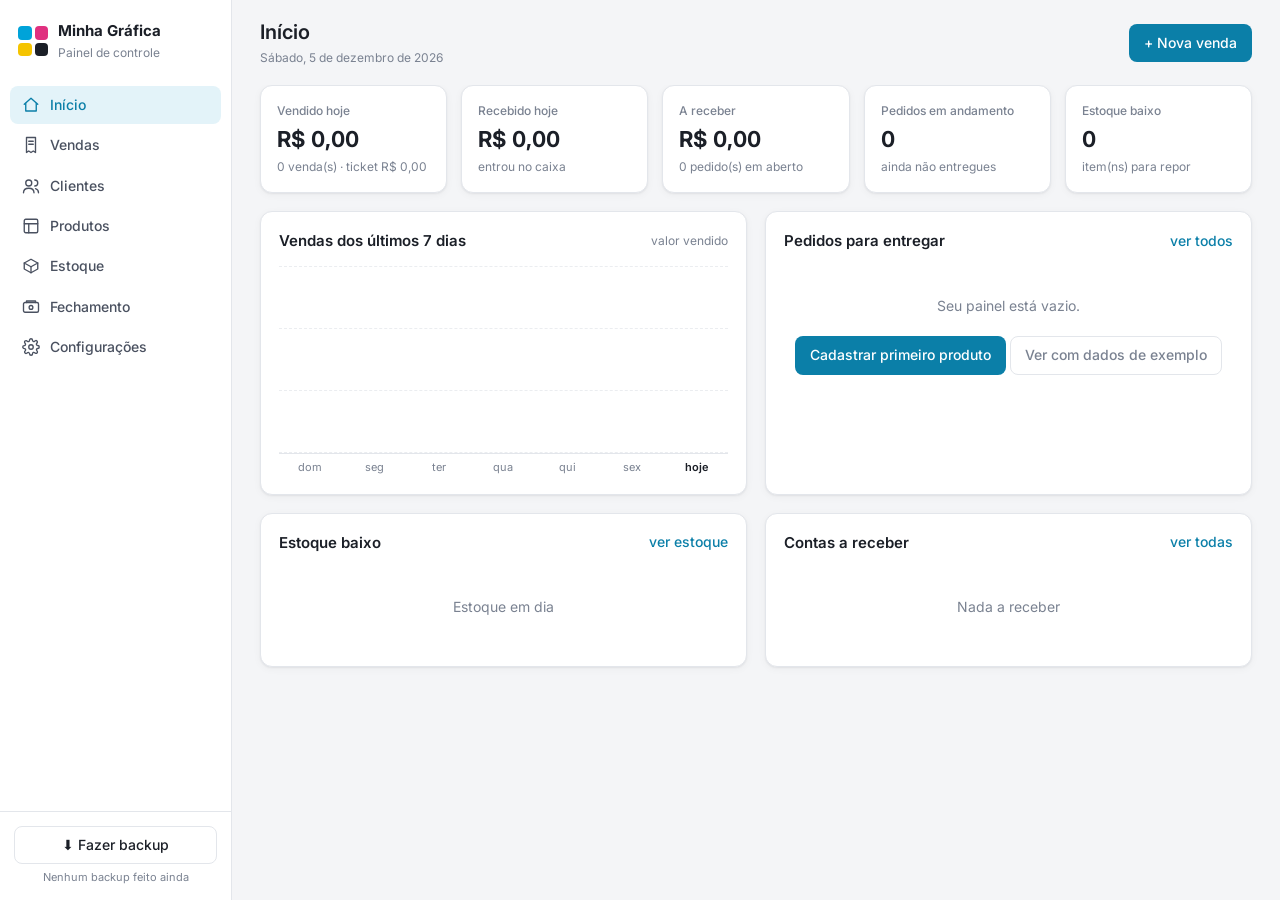
==== grafica/index.html @ cd99e7e7 "feat: painel de controle da grafica (clientes, produtos, vendas, estoque e fechamento de caixa) Pain" ====
<!DOCTYPE html>
<html lang="pt-BR">
<head>
  <meta charset="UTF-8" />
  <meta name="viewport" content="width=device-width, initial-scale=1.0" />
  <title>Painel da Gráfica</title>
  <link rel="preconnect" href="https://fonts.googleapis.com" />
  <link href="https://fonts.googleapis.com/css2?family=Inter:wght@400;500;600;700&display=swap" rel="stylesheet" />
  <link rel="stylesheet" href="grafica.css" />
</head>
<body>

  <!-- SIDEBAR -->
  <aside class="sidebar" id="sidebar">
    <div class="brand">
      <div class="brand-mark" aria-hidden="true"><i></i><i></i><i></i><i></i></div>
      <div>
        <strong id="brand-nome">Minha Gráfica</strong>
        <small>Painel de controle</small>
      </div>
    </div>
    <nav class="nav">
      <button class="nav-item active" data-panel="inicio">
        <svg viewBox="0 0 24 24"><path d="M3 11l9-8 9 8"/><path d="M5 10v10h14V10"/></svg><span>Início</span>
      </button>
      <button class="nav-item" data-panel="vendas">
        <svg viewBox="0 0 24 24"><path d="M6 2h12v20l-3-2-3 2-3-2-3 2z"/><line x1="9" y1="7" x2="15" y2="7"/><line x1="9" y1="11" x2="15" y2="11"/></svg><span>Vendas</span>
      </button>
      <button class="nav-item" data-panel="clientes">
        <svg viewBox="0 0 24 24"><circle cx="9" cy="8" r="4"/><path d="M2 21c0-4 3-6 7-6s7 2 7 6"/><path d="M17 4a4 4 0 010 8M22 21c0-3-2-5-4-5.5"/></svg><span>Clientes</span>
      </button>
      <button class="nav-item" data-panel="produtos">
        <svg viewBox="0 0 24 24"><rect x="3" y="3" width="18" height="18" rx="2"/><path d="M3 9h18M9 21V9"/></svg><span>Produtos</span>
      </button>
      <button class="nav-item" data-panel="estoque">
        <svg viewBox="0 0 24 24"><path d="M21 8l-9-5-9 5 9 5 9-5z"/><path d="M3 8v8l9 5 9-5V8"/><path d="M12 13v8"/></svg><span>Estoque</span>
      </button>
      <button class="nav-item" data-panel="fechamento">
        <svg viewBox="0 0 24 24"><rect x="2" y="6" width="20" height="13" rx="2"/><circle cx="12" cy="12.5" r="2.5"/><path d="M6 6V4h12v2"/></svg><span>Fechamento</span>
      </button>
      <button class="nav-item" data-panel="config">
        <svg viewBox="0 0 24 24"><circle cx="12" cy="12" r="3"/><path d="M19.4 15a1.7 1.7 0 00.3 1.8l.1.1a2 2 0 11-2.8 2.8l-.1-.1a1.7 1.7 0 00-1.8-.3 1.7 1.7 0 00-1 1.5V21a2 2 0 11-4 0v-.1a1.7 1.7 0 00-1.1-1.5 1.7 1.7 0 00-1.8.3l-.1.1a2 2 0 11-2.8-2.8l.1-.1a1.7 1.7 0 00.3-1.8 1.7 1.7 0 00-1.5-1H3a2 2 0 110-4h.1a1.7 1.7 0 001.5-1.1 1.7 1.7 0 00-.3-1.8l-.1-.1a2 2 0 112.8-2.8l.1.1a1.7 1.7 0 001.8.3H9a1.7 1.7 0 001-1.5V3a2 2 0 114 0v.1a1.7 1.7 0 001 1.5 1.7 1.7 0 001.8-.3l.1-.1a2 2 0 112.8 2.8l-.1.1a1.7 1.7 0 00-.3 1.8V9a1.7 1.7 0 001.5 1H21a2 2 0 110 4h-.1a1.7 1.7 0 00-1.5 1z"/></svg><span>Configurações</span>
      </button>
    </nav>
    <div class="sidebar-foot">
      <button class="btn btn-ghost btn-block" onclick="exportBackup()">⬇ Fazer backup</button>
      <small id="backup-info" class="muted"></small>
    </div>
  </aside>

  <main class="main">
    <header class="topbar">
      <button class="icon-btn menu-btn" id="menu-btn" aria-label="Abrir menu">
        <svg viewBox="0 0 24 24"><line x1="3" y1="6" x2="21" y2="6"/><line x1="3" y1="12" x2="21" y2="12"/><line x1="3" y1="18" x2="21" y2="18"/></svg>
      </button>
      <div class="topbar-title">
        <h1 id="page-title">Início</h1>
        <span id="topbar-date" class="muted"></span>
      </div>
      <button class="btn btn-primary" onclick="abrirVenda()">+ Nova venda</button>
    </header>

    <div id="backup-alert" class="alert" hidden></div>

    <!-- INÍCIO -->
    <section class="panel active" id="panel-inicio">
      <div class="kpis" id="kpis"></div>
      <div class="grid-2">
        <div class="card">
          <div class="card-head"><h3>Vendas dos últimos 7 dias</h3><span class="muted small">valor vendido</span></div>
          <div id="chart-7d" class="chart"></div>
        </div>
        <div class="card">
          <div class="card-head"><h3>Pedidos para entregar</h3><button class="link" onclick="irPara('vendas')">ver todos</button></div>
          <div id="lista-entregas"></div>
        </div>
      </div>
      <div class="grid-2">
        <div class="card">
          <div class="card-head"><h3>Estoque baixo</h3><button class="link" onclick="irPara('estoque')">ver estoque</button></div>
          <div id="lista-estoque-baixo"></div>
        </div>
        <div class="card">
          <div class="card-head"><h3>Contas a receber</h3><button class="link" onclick="filtrarAReceber()">ver todas</button></div>
          <div id="lista-receber"></div>
        </div>
      </div>
    </section>

    <!-- VENDAS -->
    <section class="panel" id="panel-vendas">
      <div class="card">
        <div class="toolbar">
          <input type="search" id="f-venda-busca" placeholder="Buscar por nº, cliente ou produto…" />
          <select id="f-venda-pag">
            <option value="">Pagamento: todos</option>
            <option value="aberto">A receber</option>
            <option value="pago">Pago</option>
          </select>
          <select id="f-venda-status">
            <option value="">Produção: todos</option>
          </select>
          <input type="date" id="f-venda-de" title="De" />
          <input type="date" id="f-venda-ate" title="Até" />
          <button class="btn btn-ghost" onclick="limparFiltrosVenda()">Limpar</button>
        </div>
        <div class="table-wrap"><table class="table" id="tabela-vendas"></table></div>
        <div id="vendas-rodape" class="table-foot"></div>
      </div>
    </section>

    <!-- CLIENTES -->
    <section class="panel" id="panel-clientes">
      <div class="card">
        <div class="toolbar">
          <input type="search" id="f-cli-busca" placeholder="Buscar por nome, documento, telefone…" />
          <select id="f-cli-origem">
            <option value="">Origem: todas</option>
          </select>
          <span class="spacer"></span>
          <button class="btn btn-primary" onclick="abrirCliente()">+ Novo cliente</button>
        </div>
        <div class="table-wrap"><table class="table" id="tabela-clientes"></table></div>
      </div>
    </section>

    <!-- PRODUTOS -->
    <section class="panel" id="panel-produtos">
      <div class="card">
        <div class="toolbar">
          <input type="search" id="f-prod-busca" placeholder="Buscar produto…" />
          <select id="f-prod-cat"><option value="">Categoria: todas</option></select>
          <span class="spacer"></span>
          <button class="btn btn-primary" onclick="abrirProduto()">+ Novo produto</button>
        </div>
        <p class="hint">A <b>margem</b> mostra quanto do preço de venda sobra depois do custo. Abaixo de 30% fica em vermelho — vale revisar o preço.</p>
        <div class="table-wrap"><table class="table" id="tabela-produtos"></table></div>
      </div>
    </section>

    <!-- ESTOQUE -->
    <section class="panel" id="panel-estoque">
      <div class="kpis kpis-3" id="kpis-estoque"></div>
      <div class="card">
        <div class="toolbar">
          <input type="search" id="f-est-busca" placeholder="Buscar item…" />
          <select id="f-est-cat"><option value="">Categoria: todas</option></select>
          <label class="check"><input type="checkbox" id="f-est-baixo" /> Só estoque baixo</label>
          <span class="spacer"></span>
          <button class="btn btn-primary" onclick="abrirItemEstoque()">+ Novo item</button>
        </div>
        <div class="table-wrap"><table class="table" id="tabela-estoque"></table></div>
      </div>
    </section>

    <!-- FECHAMENTO -->
    <section class="panel" id="panel-fechamento">
      <div class="card">
        <div class="toolbar">
          <label class="field-inline">Dia <input type="date" id="fech-data" /></label>
          <span id="fech-status"></span>
          <span class="spacer"></span>
          <button class="btn btn-ghost" onclick="abrirLancamento()">+ Despesa / Sangria / Suprimento</button>
          <button class="btn btn-ghost" onclick="window.print()">🖨 Imprimir</button>
        </div>
        <div id="fech-conteudo"></div>
      </div>
      <div class="card">
        <div class="card-head"><h3>Histórico de fechamentos</h3></div>
        <div class="table-wrap"><table class="table" id="tabela-fechamentos"></table></div>
      </div>
    </section>

    <!-- CONFIG -->
    <section class="panel" id="panel-config">
      <div class="grid-2">
        <div class="card">
          <div class="card-head"><h3>Dados da gráfica</h3></div>
          <form id="form-config" class="form">
            <label>Nome da gráfica<input name="nome" required /></label>
            <label>Telefone / WhatsApp<input name="telefone" /></label>
            <label>Endereço<input name="endereco" /></label>
            <label>Fundo de caixa padrão (troco inicial)<input name="fundoCaixa" type="number" step="0.01" min="0" /></label>
            <label>Status de produção (um por linha)<textarea name="statusProducao" rows="5"></textarea></label>
            <div class="form-actions"><button class="btn btn-primary" type="submit">Salvar</button></div>
          </form>
        </div>
        <div class="card">
          <div class="card-head"><h3>Backup e dados</h3></div>
          <p class="hint">Os dados ficam salvos <b>neste navegador, neste computador</b>. Faça backup com frequência (sugestão: todo fechamento de caixa) e guarde o arquivo no Google Drive ou num pendrive. Para usar em outro computador, é só restaurar o backup lá.</p>
          <div class="stack">
            <button class="btn btn-primary" onclick="exportBackup()">⬇ Baixar backup (.json)</button>
            <button class="btn btn-ghost" onclick="document.getElementById('input-restore').click()">⬆ Restaurar backup</button>
            <input type="file" id="input-restore" accept="application/json,.json" hidden />
            <button class="btn btn-ghost" onclick="exportCSV('vendas')">Exportar vendas (planilha .csv)</button>
            <button class="btn btn-ghost" onclick="exportCSV('clientes')">Exportar clientes (planilha .csv)</button>
            <hr />
            <button class="btn btn-ghost" onclick="carregarExemplos()">Carregar dados de exemplo</button>
            <button class="btn btn-danger" onclick="apagarTudo()">Apagar todos os dados</button>
          </div>
        </div>
      </div>
    </section>
  </main>

  <!-- MODAL GENÉRICO -->
  <div class="modal-bg" id="modal" hidden>
    <div class="modal" role="dialog" aria-modal="true" aria-labelledby="modal-title">
      <div class="modal-head">
        <h2 id="modal-title"></h2>
        <button class="icon-btn" onclick="fecharModal()" aria-label="Fechar">✕</button>
      </div>
      <div class="modal-body" id="modal-body"></div>
    </div>
  </div>

  <div id="toast" class="toast" hidden></div>
  <div id="tooltip" class="tooltip" hidden></div>

  <script src="grafica.js"></script>
</body>
</html>
---- grafica/grafica.css ----
:root {
  --bg: #f4f5f7;
  --surface: #ffffff;
  --surface-2: #f8f9fb;
  --border: #e3e6eb;
  --text: #1b1f27;
  --text-2: #4a5160;
  --muted: #7a8291;
  --primary: #0b7fa8;
  --primary-ink: #ffffff;
  --primary-soft: #e3f3f9;
  --chart: #0b7fa8;
  --good: #1f8a4c;
  --good-soft: #e3f4ea;
  --warn: #a86400;
  --warn-soft: #fdf1dc;
  --bad: #c62f3b;
  --bad-soft: #fbe6e8;
  --cmyk-c: #00a3d9;
  --cmyk-m: #e0307f;
  --cmyk-y: #f5c400;
  --cmyk-k: #1b1f27;
  --shadow: 0 1px 2px rgba(20, 25, 35, .06), 0 2px 8px rgba(20, 25, 35, .04);
  --radius: 12px;
}
@media (prefers-color-scheme: dark) {
  :root:not([data-theme="light"]) {
    --bg: #12151b; --surface: #1a1e26; --surface-2: #20252f; --border: #2c323e;
    --text: #eef0f4; --text-2: #c2c7d1; --muted: #8b93a3;
    --primary: #38b3df; --primary-ink: #0d1117; --primary-soft: #16323f; --chart: #38b3df;
    --good: #4cc27f; --good-soft: #173323; --warn: #f0a83a; --warn-soft: #3a2c13;
    --bad: #f0606b; --bad-soft: #3d1c20; --cmyk-k: #eef0f4;
    --shadow: none;
  }
}
:root[data-theme="dark"] {
  --bg: #12151b; --surface: #1a1e26; --surface-2: #20252f; --border: #2c323e;
  --text: #eef0f4; --text-2: #c2c7d1; --muted: #8b93a3;
  --primary: #38b3df; --primary-ink: #0d1117; --primary-soft: #16323f; --chart: #38b3df;
  --good: #4cc27f; --good-soft: #173323; --warn: #f0a83a; --warn-soft: #3a2c13;
  --bad: #f0606b; --bad-soft: #3d1c20; --cmyk-k: #eef0f4;
  --shadow: none;
}

* { box-sizing: border-box; }
html, body { margin: 0; }
body {
  font-family: 'Inter', system-ui, -apple-system, 'Segoe UI', sans-serif;
  background: var(--bg); color: var(--text); font-size: 14px; line-height: 1.45;
  display: flex; min-height: 100vh;
}
h1, h2, h3 { margin: 0; font-weight: 600; }
h1 { font-size: 20px; } h2 { font-size: 18px; } h3 { font-size: 15px; }
.muted { color: var(--muted); } .small { font-size: 12px; }
svg { width: 18px; height: 18px; fill: none; stroke: currentColor; stroke-width: 1.8; stroke-linecap: round; stroke-linejoin: round; flex-shrink: 0; }
input, select, textarea, button { font: inherit; color: inherit; }
.num { text-align: right; font-variant-numeric: tabular-nums; white-space: nowrap; }

/* SIDEBAR */
.sidebar {
  width: 232px; flex-shrink: 0; background: var(--surface); border-right: 1px solid var(--border);
  display: flex; flex-direction: column; position: sticky; top: 0; height: 100vh;
}
.brand { display: flex; gap: 10px; align-items: center; padding: 20px 18px 16px; }
.brand strong { display: block; font-size: 15px; }
.brand small { color: var(--muted); font-size: 12px; }
.brand-mark { display: grid; grid-template-columns: 1fr 1fr; gap: 3px; width: 30px; height: 30px; }
.brand-mark i { border-radius: 4px; }
.brand-mark i:nth-child(1) { background: var(--cmyk-c); }
.brand-mark i:nth-child(2) { background: var(--cmyk-m); }
.brand-mark i:nth-child(3) { background: var(--cmyk-y); }
.brand-mark i:nth-child(4) { background: var(--cmyk-k); }
.nav { display: flex; flex-direction: column; gap: 2px; padding: 8px 10px; flex: 1; overflow-y: auto; }
.nav-item {
  display: flex; align-items: center; gap: 10px; padding: 9px 12px; border: 0; background: none;
  border-radius: 8px; cursor: pointer; color: var(--text-2); text-align: left; font-weight: 500;
}
.nav-item:hover { background: var(--surface-2); color: var(--text); }
.nav-item.active { background: var(--primary-soft); color: var(--primary); }
.sidebar-foot { padding: 14px; border-top: 1px solid var(--border); display: flex; flex-direction: column; gap: 6px; }
.sidebar-foot small { font-size: 11px; text-align: center; }

/* MAIN */
.main { flex: 1; min-width: 0; padding: 0 28px 40px; }
.topbar {
  display: flex; align-items: center; gap: 14px; padding: 18px 0; position: sticky; top: 0;
  background: var(--bg); z-index: 5;
}
.topbar-title { flex: 1; min-width: 0; }
.topbar-title span { font-size: 12px; }
.icon-btn.menu-btn { display: none; }
.panel { display: none; flex-direction: column; gap: 18px; }
.panel.active { display: flex; }

.alert { background: var(--warn-soft); color: var(--warn); border-radius: 10px; padding: 10px 14px; margin-bottom: 16px; font-weight: 500; display: flex; gap: 12px; align-items: center; flex-wrap: wrap; }
.alert[hidden] { display: none; }

/* CARDS */
.card { background: var(--surface); border: 1px solid var(--border); border-radius: var(--radius); padding: 18px; box-shadow: var(--shadow); min-width: 0; }
.card-head { display: flex; justify-content: space-between; align-items: center; gap: 10px; margin-bottom: 14px; }
.grid-2 { display: grid; grid-template-columns: 1fr 1fr; gap: 18px; }
.kpis { display: grid; grid-template-columns: repeat(5, 1fr); gap: 14px; }
.kpis-3 { grid-template-columns: repeat(3, 1fr); }
.kpis-4 { grid-template-columns: repeat(4, 1fr); }
.kpi { background: var(--surface); border: 1px solid var(--border); border-radius: var(--radius); padding: 16px; box-shadow: var(--shadow); }
.kpi span { color: var(--muted); font-size: 12px; font-weight: 500; display: block; }
.kpi strong { display: block; font-size: 22px; margin-top: 4px; font-variant-numeric: tabular-nums; }
.kpi small { color: var(--muted); font-size: 12px; }
.kpi.is-warn strong { color: var(--warn); }
.kpi.is-bad strong { color: var(--bad); }

.hint { color: var(--text-2); background: var(--surface-2); border-radius: 8px; padding: 10px 12px; margin: 0 0 14px; font-size: 13px; }

/* BUTTONS */
.btn {
  display: inline-flex; align-items: center; justify-content: center; gap: 6px; padding: 8px 14px;
  border-radius: 8px; border: 1px solid transparent; cursor: pointer; font-weight: 500; white-space: nowrap;
}
.btn-primary { background: var(--primary); color: var(--primary-ink); }
.btn-primary:hover { filter: brightness(1.08); }
.btn-ghost { background: var(--surface); border-color: var(--border); }
.btn-ghost:hover { background: var(--surface-2); }
.btn-danger { background: var(--bad-soft); color: var(--bad); }
.btn-block { width: 100%; }
.btn-sm { padding: 4px 10px; font-size: 12px; }
.icon-btn { background: none; border: 0; cursor: pointer; padding: 6px; border-radius: 6px; color: var(--text-2); display: inline-flex; }
.icon-btn:hover { background: var(--surface-2); color: var(--text); }
.link { background: none; border: 0; color: var(--primary); cursor: pointer; font-weight: 500; padding: 0; }
.actions { display: flex; gap: 2px; justify-content: flex-end; flex-wrap: nowrap; }
.actions .icon-btn svg { width: 16px; height: 16px; }

/* TOOLBAR & FORM CONTROLS */
.toolbar { display: flex; gap: 8px; flex-wrap: wrap; align-items: center; margin-bottom: 14px; }
.toolbar .spacer { flex: 1; }
.toolbar input[type=search] { flex: 1 1 220px; }
input:not([type=checkbox]):not([type=radio]), select, textarea {
  background: var(--surface); border: 1px solid var(--border); border-radius: 8px; padding: 8px 10px; min-width: 0;
}
input:focus, select:focus, textarea:focus { outline: 2px solid var(--primary); outline-offset: -1px; border-color: transparent; }
.check { display: inline-flex; gap: 6px; align-items: center; color: var(--text-2); cursor: pointer; }
.field-inline { display: inline-flex; gap: 8px; align-items: center; font-weight: 500; }

.form { display: grid; gap: 12px; }
.form label { display: flex; flex-direction: column; gap: 4px; font-size: 12px; font-weight: 600; color: var(--text-2); }
.form label input, .form label select, .form label textarea { font-size: 14px; font-weight: 400; color: var(--text); }
.form .row { display: grid; grid-template-columns: repeat(auto-fit, minmax(140px, 1fr)); gap: 12px; }
.form-actions { display: flex; justify-content: flex-end; gap: 8px; margin-top: 4px; }
.form fieldset { border: 1px solid var(--border); border-radius: 10px; padding: 12px; margin: 0; display: grid; gap: 10px; }
.form legend { font-size: 12px; font-weight: 600; color: var(--text-2); padding: 0 6px; }
.form .calc { background: var(--surface-2); border-radius: 8px; padding: 10px 12px; font-size: 13px; color: var(--text-2); }
.stack { display: flex; flex-direction: column; gap: 8px; }
.stack hr { border: 0; border-top: 1px solid var(--border); margin: 6px 0; width: 100%; }

/* Itens da venda */
.itens { display: grid; gap: 8px; }
.item-row { display: grid; grid-template-columns: 2fr 2fr 70px 100px 96px 32px; gap: 6px; align-items: center; }
.item-row .sub { text-align: right; font-variant-numeric: tabular-nums; font-weight: 500; }
.item-head { font-size: 11px; color: var(--muted); font-weight: 600; text-transform: uppercase; letter-spacing: .03em; }
.pag-row { display: grid; grid-template-columns: 140px 1fr 120px 32px; gap: 6px; align-items: center; }
.totais { display: grid; gap: 4px; background: var(--surface-2); border-radius: 10px; padding: 12px 14px; }
.totais div { display: flex; justify-content: space-between; font-variant-numeric: tabular-nums; }
.totais .total { font-size: 18px; font-weight: 700; }
.totais .saldo-aberto { color: var(--bad); font-weight: 600; }

/* TABLES */
.table-wrap { overflow-x: auto; margin: 0 -18px; padding: 0 18px; }
.table { width: 100%; border-collapse: collapse; }
.table th { text-align: left; font-size: 11px; text-transform: uppercase; letter-spacing: .04em; color: var(--muted); font-weight: 600; padding: 8px 10px; border-bottom: 1px solid var(--border); white-space: nowrap; }
.table td { padding: 10px; border-bottom: 1px solid var(--border); vertical-align: middle; }
.table tr:last-child td { border-bottom: 0; }
.table tbody tr:hover { background: var(--surface-2); }
.table .strong { font-weight: 600; }
.sub-line, .table .sub-line { display: block; font-size: 12px; color: var(--muted); }
.table-foot { display: flex; gap: 20px; justify-content: flex-end; padding-top: 12px; color: var(--text-2); flex-wrap: wrap; font-variant-numeric: tabular-nums; }
.nowrap { white-space: nowrap; }
.empty { text-align: center; padding: 30px 10px; color: var(--muted); }

/* BADGES */
.badge { display: inline-flex; align-items: center; gap: 4px; padding: 2px 8px; border-radius: 999px; font-size: 12px; font-weight: 600; white-space: nowrap; background: var(--surface-2); color: var(--text-2); border: 0; }
button.badge { cursor: pointer; }
button.badge:hover { outline: 1px solid var(--border); }
.badge.good { background: var(--good-soft); color: var(--good); }
.badge.warn { background: var(--warn-soft); color: var(--warn); }
.badge.bad { background: var(--bad-soft); color: var(--bad); }
.badge.info { background: var(--primary-soft); color: var(--primary); }

/* Lists in home */
.mini-list { display: flex; flex-direction: column; }
.mini-list .mi { display: flex; justify-content: space-between; align-items: center; gap: 10px; padding: 9px 0; border-bottom: 1px solid var(--border); }
.mini-list .mi:last-child { border-bottom: 0; }
.mini-list .mi > div:first-child { flex: 1; min-width: 0; }
.mini-list .mi > :last-child { flex-shrink: 0; }
.mini-list .mi b { display: block; font-weight: 600; white-space: nowrap; overflow: hidden; text-overflow: ellipsis; }
.mini-list .mi small { color: var(--muted); }

/* CHART */
.chart { position: relative; height: 210px; display: flex; flex-direction: column; }
.chart-plot { flex: 1; display: grid; grid-template-columns: repeat(7, 1fr); gap: 2px; align-items: end; border-bottom: 1px solid var(--border); position: relative; }
.chart-grid { position: absolute; inset: 0; display: flex; flex-direction: column; justify-content: space-between; pointer-events: none; }
.chart-grid i { border-top: 1px dashed var(--border); opacity: .7; }
.chart-col { height: 100%; display: flex; align-items: flex-end; justify-content: center; cursor: default; position: relative; z-index: 1; }
.chart-bar { width: 62%; max-width: 46px; background: var(--chart); border-radius: 4px 4px 0 0; min-height: 0; transition: opacity .15s; }
.chart-col:hover .chart-bar { opacity: .8; }
.chart-col.today .chart-bar { background: var(--chart); }
.chart-val { position: absolute; font-size: 11px; color: var(--text-2); font-weight: 600; font-variant-numeric: tabular-nums; }
.chart-labels { display: grid; grid-template-columns: repeat(7, 1fr); gap: 2px; padding-top: 6px; }
.chart-labels span { text-align: center; font-size: 11px; color: var(--muted); }
.chart-labels span.today { color: var(--text); font-weight: 600; }

.tooltip { position: fixed; z-index: 10001; background: var(--text); color: var(--bg); padding: 6px 10px; border-radius: 6px; font-size: 12px; pointer-events: none; white-space: nowrap; font-variant-numeric: tabular-nums; }
.tooltip[hidden] { display: none; }

/* FECHAMENTO */
.fech-grid { display: grid; grid-template-columns: 1fr 1fr; gap: 18px; }
.box { border: 1px solid var(--border); border-radius: 10px; padding: 14px; }
.box h4 { margin: 0 0 10px; font-size: 13px; color: var(--text-2); text-transform: uppercase; letter-spacing: .04em; }
.line { display: flex; justify-content: space-between; gap: 10px; padding: 5px 0; font-variant-numeric: tabular-nums; }
.line.total { border-top: 1px solid var(--border); margin-top: 6px; padding-top: 9px; font-weight: 700; }
.line.neg span:last-child { color: var(--bad); }
.diff { font-size: 20px; font-weight: 700; }
.diff.ok { color: var(--good); } .diff.sobra { color: var(--warn); } .diff.falta { color: var(--bad); }
.conferencia { display: grid; gap: 10px; margin-top: 18px; background: var(--surface-2); border-radius: 10px; padding: 16px; }
.conferencia .row { display: grid; grid-template-columns: repeat(auto-fit, minmax(170px, 1fr)); gap: 12px; align-items: end; }
.conferencia label { display: flex; flex-direction: column; gap: 4px; font-size: 12px; font-weight: 600; color: var(--text-2); }

/* MODAL */
.modal-bg { position: fixed; inset: 0; background: rgba(10, 12, 18, .55); z-index: 1000; display: flex; align-items: flex-start; justify-content: center; padding: 40px 16px; overflow-y: auto; }
.modal-bg[hidden] { display: none; }
.modal { background: var(--surface); border-radius: 14px; width: 100%; max-width: 560px; box-shadow: 0 20px 60px rgba(0,0,0,.3); }
.modal.wide { max-width: 860px; }
.modal-head { display: flex; justify-content: space-between; align-items: center; padding: 16px 20px; border-bottom: 1px solid var(--border); }
.modal-body { padding: 20px; }

.toast { position: fixed; bottom: 22px; left: 50%; transform: translateX(-50%); background: var(--text); color: var(--bg); padding: 10px 18px; border-radius: 10px; z-index: 10000; font-weight: 500; box-shadow: 0 8px 24px rgba(0,0,0,.2); }
.toast[hidden] { display: none; }

/* RESPONSIVE */
@media (max-width: 1100px) {
  .kpis { grid-template-columns: repeat(3, 1fr); }
}
@media (max-width: 860px) {
  .sidebar { position: fixed; left: 0; top: 0; z-index: 100; transform: translateX(-100%); transition: transform .2s; box-shadow: 0 0 40px rgba(0,0,0,.2); }
  .sidebar.open { transform: none; }
  .icon-btn.menu-btn { display: inline-flex; }
  .main { padding: 0 16px 32px; }
  .grid-2, .fech-grid { grid-template-columns: 1fr; }
  .kpis, .kpis-3, .kpis-4 { grid-template-columns: 1fr 1fr; }
  .item-row { grid-template-columns: 1fr 1fr; }
  .item-row .item-desc { grid-column: 1 / -1; }
  .item-head { display: none; }
  .pag-row { grid-template-columns: 1fr 1fr; }
  .modal-bg { padding: 12px; }
}
@media (max-width: 480px) {
  .topbar .btn-primary { padding: 8px 10px; }
  .kpi strong { font-size: 18px; }
}

/* PRINT (fechamento) */
@media print {
  body { background: #fff; color: #000; display: block; }
  .sidebar, .topbar, .toolbar .btn, .alert, #panel-fechamento .card:last-child, .conferencia .btn { display: none !important; }
  .panel { display: none !important; }
  #panel-fechamento.active { display: block !important; }
  .card { border: 0; box-shadow: none; padding: 0; }
}
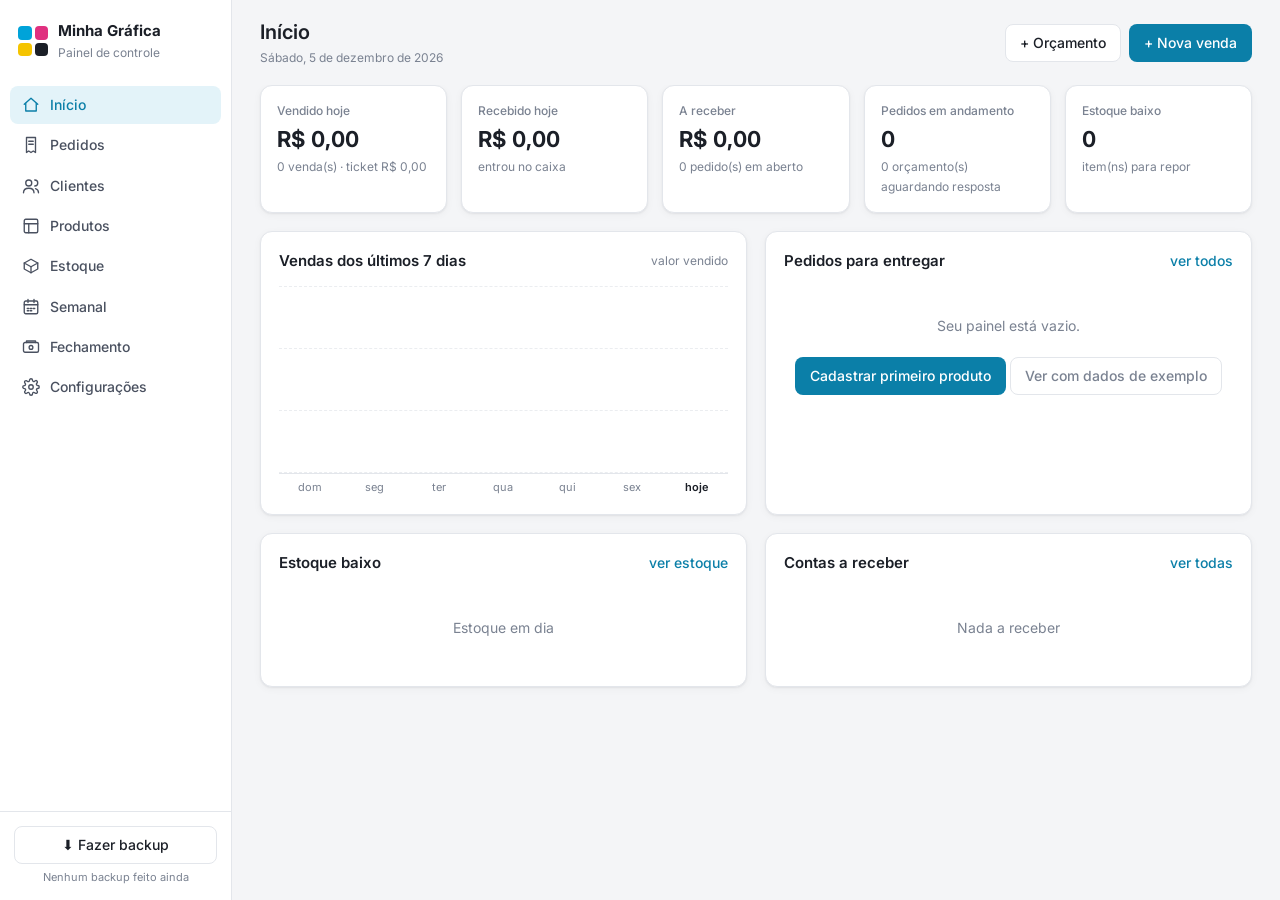
==== commit 417f593c: "feat(grafica): orcamentos, abas Em andamento/Feitos e relatorio semanal - Orcamento como tipo de reg" ====
--- a/grafica/index.html
+++ b/grafica/index.html
@@ -24,7 +24,7 @@
         <svg viewBox="0 0 24 24"><path d="M3 11l9-8 9 8"/><path d="M5 10v10h14V10"/></svg><span>Início</span>
       </button>
       <button class="nav-item" data-panel="vendas">
-        <svg viewBox="0 0 24 24"><path d="M6 2h12v20l-3-2-3 2-3-2-3 2z"/><line x1="9" y1="7" x2="15" y2="7"/><line x1="9" y1="11" x2="15" y2="11"/></svg><span>Vendas</span>
+        <svg viewBox="0 0 24 24"><path d="M6 2h12v20l-3-2-3 2-3-2-3 2z"/><line x1="9" y1="7" x2="15" y2="7"/><line x1="9" y1="11" x2="15" y2="11"/></svg><span>Pedidos</span>
       </button>
       <button class="nav-item" data-panel="clientes">
         <svg viewBox="0 0 24 24"><circle cx="9" cy="8" r="4"/><path d="M2 21c0-4 3-6 7-6s7 2 7 6"/><path d="M17 4a4 4 0 010 8M22 21c0-3-2-5-4-5.5"/></svg><span>Clientes</span>
@@ -34,6 +34,9 @@
       </button>
       <button class="nav-item" data-panel="estoque">
         <svg viewBox="0 0 24 24"><path d="M21 8l-9-5-9 5 9 5 9-5z"/><path d="M3 8v8l9 5 9-5V8"/><path d="M12 13v8"/></svg><span>Estoque</span>
+      </button>
+      <button class="nav-item" data-panel="semanal">
+        <svg viewBox="0 0 24 24"><rect x="3" y="4" width="18" height="17" rx="2"/><path d="M3 9h18M8 2v4M16 2v4"/><path d="M7 14h2M11 14h2M15 14h2M7 17h2M11 17h2"/></svg><span>Semanal</span>
       </button>
       <button class="nav-item" data-panel="fechamento">
         <svg viewBox="0 0 24 24"><rect x="2" y="6" width="20" height="13" rx="2"/><circle cx="12" cy="12.5" r="2.5"/><path d="M6 6V4h12v2"/></svg><span>Fechamento</span>
@@ -57,7 +60,10 @@
         <h1 id="page-title">Início</h1>
         <span id="topbar-date" class="muted"></span>
       </div>
-      <button class="btn btn-primary" onclick="abrirVenda()">+ Nova venda</button>
+      <div class="topbar-actions">
+        <button class="btn btn-ghost" onclick="abrirVenda(null, 'orcamento')">+ Orçamento</button>
+        <button class="btn btn-primary" onclick="abrirVenda()">+ Nova venda</button>
+      </div>
     </header>
 
     <div id="backup-alert" class="alert" hidden></div>
@@ -90,6 +96,7 @@
     <!-- VENDAS -->
     <section class="panel" id="panel-vendas">
       <div class="card">
+        <div class="tabs" id="tabs-pedidos" role="tablist"></div>
         <div class="toolbar">
           <input type="search" id="f-venda-busca" placeholder="Buscar por nº, cliente ou produto…" />
           <select id="f-venda-pag">
@@ -153,6 +160,25 @@
       </div>
     </section>
 
+    <!-- SEMANAL -->
+    <section class="panel" id="panel-semanal">
+      <div class="card">
+        <div class="toolbar">
+          <button class="btn btn-ghost" onclick="mudarSemana(-1)" aria-label="Semana anterior">‹</button>
+          <strong id="semana-titulo" class="semana-titulo"></strong>
+          <button class="btn btn-ghost" onclick="mudarSemana(1)" aria-label="Próxima semana">›</button>
+          <button class="btn btn-ghost" onclick="mudarSemana(0)">Esta semana</button>
+          <span class="spacer"></span>
+          <button class="btn btn-ghost" onclick="window.print()">🖨 Imprimir</button>
+        </div>
+        <div id="semana-conteudo"></div>
+      </div>
+      <div class="card">
+        <div class="card-head"><h3>Últimas 8 semanas</h3><span class="muted small">clique numa semana para abrir</span></div>
+        <div class="table-wrap"><table class="table" id="tabela-semanas"></table></div>
+      </div>
+    </section>
+
     <!-- FECHAMENTO -->
     <section class="panel" id="panel-fechamento">
       <div class="card">
--- a/grafica/grafica.css
+++ b/grafica/grafica.css
@@ -87,6 +87,7 @@
   background: var(--bg); z-index: 5;
 }
 .topbar-title { flex: 1; min-width: 0; }
+.topbar-actions { display: flex; gap: 8px; flex-wrap: wrap; justify-content: flex-end; }
 .topbar-title span { font-size: 12px; }
 .icon-btn.menu-btn { display: none; }
 .panel { display: none; flex-direction: column; gap: 18px; }
@@ -144,6 +145,9 @@
 .form label { display: flex; flex-direction: column; gap: 4px; font-size: 12px; font-weight: 600; color: var(--text-2); }
 .form label input, .form label select, .form label textarea { font-size: 14px; font-weight: 400; color: var(--text); }
 .form .row { display: grid; grid-template-columns: repeat(auto-fit, minmax(140px, 1fr)); gap: 12px; }
+.form [hidden] { display: none !important; }
+.kpi.clicavel { cursor: pointer; }
+.kpi.clicavel:hover { border-color: var(--primary); }
 .form-actions { display: flex; justify-content: flex-end; gap: 8px; margin-top: 4px; }
 .form fieldset { border: 1px solid var(--border); border-radius: 10px; padding: 12px; margin: 0; display: grid; gap: 10px; }
 .form legend { font-size: 12px; font-weight: 600; color: var(--text-2); padding: 0 6px; }
@@ -212,7 +216,8 @@
 
 /* FECHAMENTO */
 .fech-grid { display: grid; grid-template-columns: 1fr 1fr; gap: 18px; }
-.box { border: 1px solid var(--border); border-radius: 10px; padding: 14px; }
+.grid-2 > *, .fech-grid > * { min-width: 0; }
+.box { border: 1px solid var(--border); border-radius: 10px; padding: 14px; min-width: 0; }
 .box h4 { margin: 0 0 10px; font-size: 13px; color: var(--text-2); text-transform: uppercase; letter-spacing: .04em; }
 .line { display: flex; justify-content: space-between; gap: 10px; padding: 5px 0; font-variant-numeric: tabular-nums; }
 .line.total { border-top: 1px solid var(--border); margin-top: 6px; padding-top: 9px; font-weight: 700; }
@@ -233,6 +238,30 @@
 
 .toast { position: fixed; bottom: 22px; left: 50%; transform: translateX(-50%); background: var(--text); color: var(--bg); padding: 10px 18px; border-radius: 10px; z-index: 10000; font-weight: 500; box-shadow: 0 8px 24px rgba(0,0,0,.2); }
 .toast[hidden] { display: none; }
+
+/* ABAS (Pedidos) */
+.tabs { display: flex; gap: 4px; border-bottom: 1px solid var(--border); margin: -4px 0 14px; overflow-x: auto; }
+.tab { background: none; border: 0; border-bottom: 2px solid transparent; padding: 8px 12px 10px; cursor: pointer; color: var(--text-2); font-weight: 500; white-space: nowrap; display: inline-flex; gap: 6px; align-items: center; }
+.tab:hover { color: var(--text); }
+.tab.active { color: var(--primary); border-bottom-color: var(--primary); }
+.tab .count { background: var(--surface-2); color: var(--text-2); border-radius: 999px; padding: 0 7px; font-size: 11px; font-weight: 600; }
+.tab.active .count { background: var(--primary-soft); color: var(--primary); }
+
+/* Seletor Orçamento / Venda */
+.seg { display: inline-flex; background: var(--surface-2); border-radius: 10px; padding: 3px; gap: 3px; }
+.seg label { flex-direction: row !important; cursor: pointer; }
+.seg input { position: absolute; opacity: 0; pointer-events: none; }
+.seg span { padding: 7px 14px; border-radius: 8px; font-size: 13px; font-weight: 600; color: var(--text-2); }
+.seg input:checked + span { background: var(--surface); color: var(--primary); box-shadow: var(--shadow); outline: 1px solid var(--border); }
+.seg input:focus-visible + span { outline: 2px solid var(--primary); }
+.badge.orc { background: var(--surface-2); color: var(--text-2); outline: 1px dashed var(--muted); }
+
+/* Semanal */
+.semana-titulo { font-size: 15px; min-width: 0; }
+.kpi .delta { font-size: 12px; font-weight: 600; color: var(--text-2); }
+.table tr.clicavel { cursor: pointer; }
+.table tr.atual td { background: var(--primary-soft); }
+.table tfoot td { font-weight: 700; border-top: 2px solid var(--border); border-bottom: 0; }
 
 /* RESPONSIVE */
 @media (max-width: 1100px) {
@@ -252,15 +281,17 @@
   .modal-bg { padding: 12px; }
 }
 @media (max-width: 480px) {
-  .topbar .btn-primary { padding: 8px 10px; }
+  .topbar .btn { padding: 7px 10px; font-size: 13px; }
+  .topbar-title span { display: none; }
   .kpi strong { font-size: 18px; }
 }
 
 /* PRINT (fechamento) */
 @media print {
   body { background: #fff; color: #000; display: block; }
-  .sidebar, .topbar, .toolbar .btn, .alert, #panel-fechamento .card:last-child, .conferencia .btn { display: none !important; }
+  .sidebar, .topbar, .toolbar .btn, .tabs, .alert, #panel-fechamento .card:last-child, .conferencia .btn { display: none !important; }
   .panel { display: none !important; }
-  #panel-fechamento.active { display: block !important; }
+  #panel-fechamento.active, #panel-semanal.active { display: block !important; }
+  #panel-semanal .card:last-child { display: none !important; }
   .card { border: 0; box-shadow: none; padding: 0; }
 }
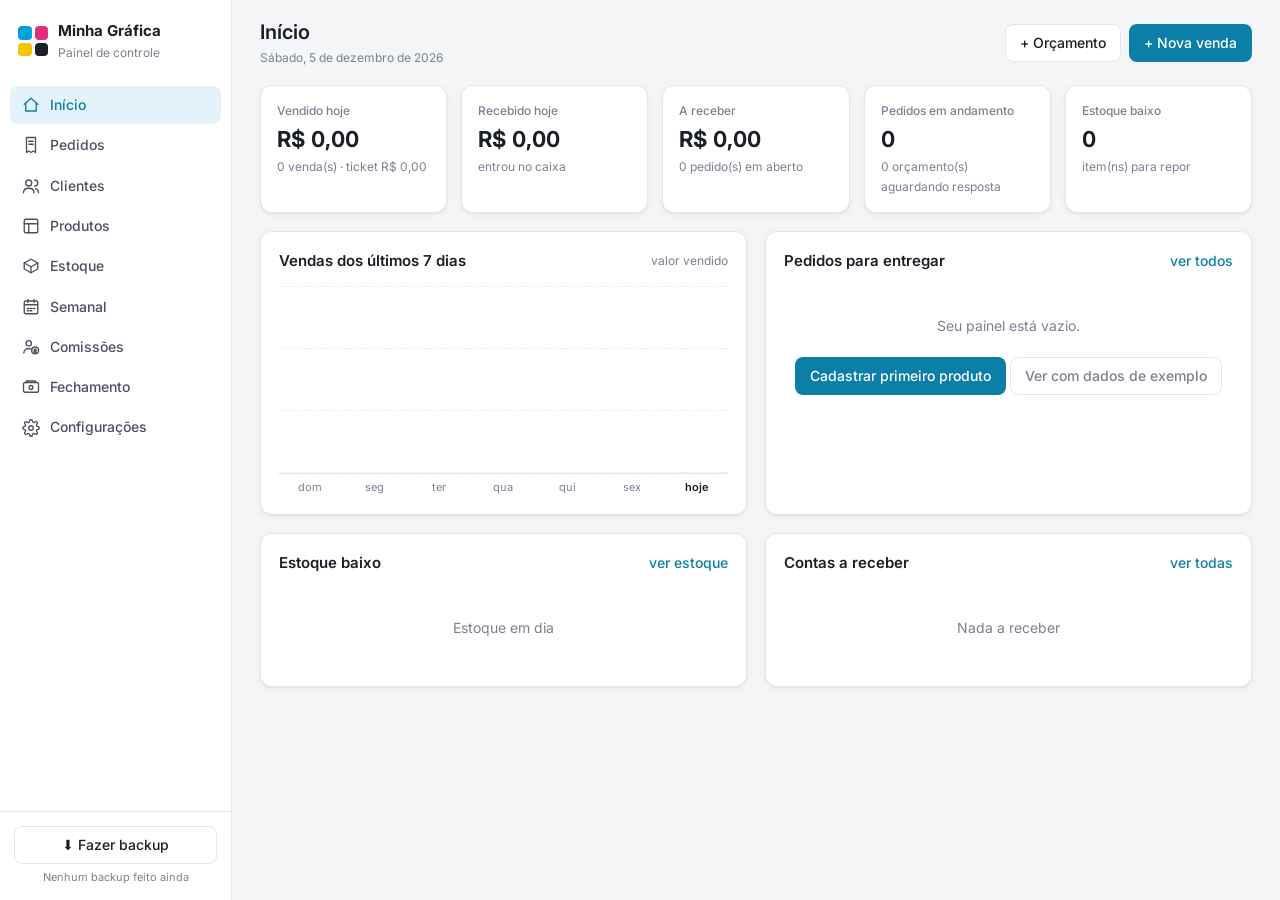
==== commit 49dbd3fd: "feat(grafica): comissao de funcionarias - Cadastro de funcionarias com % de comissao sugerido - Em c" ====
--- a/grafica/index.html
+++ b/grafica/index.html
@@ -38,6 +38,9 @@
       <button class="nav-item" data-panel="semanal">
         <svg viewBox="0 0 24 24"><rect x="3" y="4" width="18" height="17" rx="2"/><path d="M3 9h18M8 2v4M16 2v4"/><path d="M7 14h2M11 14h2M15 14h2M7 17h2M11 17h2"/></svg><span>Semanal</span>
       </button>
+      <button class="nav-item" data-panel="comissoes">
+        <svg viewBox="0 0 24 24"><circle cx="9" cy="7" r="3.5"/><path d="M2.5 20c0-3.6 2.9-6 6.5-6 1.4 0 2.7.4 3.7 1"/><circle cx="17.5" cy="16.5" r="4.5"/><path d="M17.5 14.5v4M16 15.5h2.2a.9.9 0 010 1.8h-1.4a.9.9 0 000 1.8H19"/></svg><span>Comissões</span>
+      </button>
       <button class="nav-item" data-panel="fechamento">
         <svg viewBox="0 0 24 24"><rect x="2" y="6" width="20" height="13" rx="2"/><circle cx="12" cy="12.5" r="2.5"/><path d="M6 6V4h12v2"/></svg><span>Fechamento</span>
       </button>
@@ -179,6 +182,29 @@
       </div>
     </section>
 
+    <!-- COMISSÕES -->
+    <section class="panel" id="panel-comissoes">
+      <div class="card">
+        <div class="toolbar">
+          <select id="com-periodo">
+            <option value="mes">Este mês</option>
+            <option value="mespassado">Mês passado</option>
+            <option value="semana">Esta semana</option>
+            <option value="personalizado">Escolher datas…</option>
+          </select>
+          <input type="date" id="com-de" class="com-custom" title="De" hidden />
+          <input type="date" id="com-ate" class="com-custom" title="Até" hidden />
+          <span class="spacer"></span>
+          <button class="btn btn-primary" onclick="abrirFuncionaria()">+ Funcionária</button>
+        </div>
+        <div id="com-conteudo"></div>
+      </div>
+      <div class="card">
+        <div class="card-head"><h3>Comissões pagas</h3></div>
+        <div class="table-wrap"><table class="table" id="tabela-com-pagas"></table></div>
+      </div>
+    </section>
+
     <!-- FECHAMENTO -->
     <section class="panel" id="panel-fechamento">
       <div class="card">
@@ -205,6 +231,10 @@
           <form id="form-config" class="form">
             <label>Nome da gráfica<input name="nome" required /></label>
             <label>Telefone / WhatsApp<input name="telefone" /></label>
+            <div class="row">
+              <label>CNPJ<input name="cnpj" placeholder="00.000.000/0000-00" inputmode="numeric" /></label>
+              <label>Chave Pix (vai nas cobranças)<input name="chavePix" placeholder="CNPJ, e-mail, telefone ou aleatória" /></label>
+            </div>
             <label>Endereço<input name="endereco" /></label>
             <label>Fundo de caixa padrão (troco inicial)<input name="fundoCaixa" type="number" step="0.01" min="0" /></label>
             <label>Status de produção (um por linha)<textarea name="statusProducao" rows="5"></textarea></label>
--- a/grafica/grafica.css
+++ b/grafica/grafica.css
@@ -146,6 +146,7 @@
 .form label input, .form label select, .form label textarea { font-size: 14px; font-weight: 400; color: var(--text); }
 .form .row { display: grid; grid-template-columns: repeat(auto-fit, minmax(140px, 1fr)); gap: 12px; }
 .form [hidden] { display: none !important; }
+.form label.check { flex-direction: row; align-items: center; font-size: 13px; font-weight: 500; color: var(--text-2); }
 .kpi.clicavel { cursor: pointer; }
 .kpi.clicavel:hover { border-color: var(--primary); }
 .form-actions { display: flex; justify-content: flex-end; gap: 8px; margin-top: 4px; }
